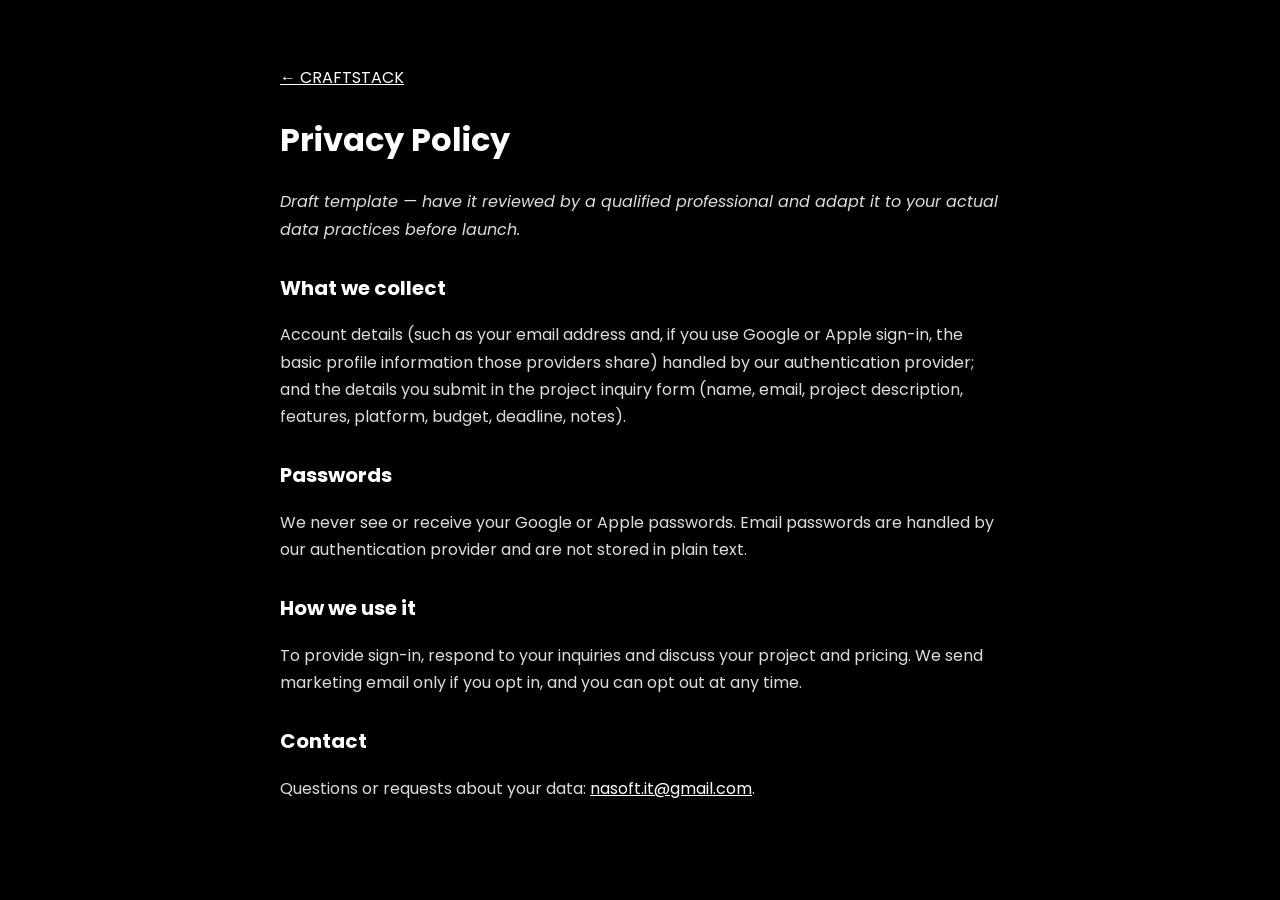
==== privacy.html @ e91783ff "Add files via upload" ====
<!DOCTYPE html><html lang="en"><head><meta charset="utf-8"><meta name="viewport" content="width=device-width,initial-scale=1"><title>Privacy Policy — CRAFTSTACK</title><link rel="icon" href="assets/favicon.png"><link href="https://fonts.googleapis.com/css2?family=Poppins:wght@300;400;600&display=swap" rel="stylesheet"><style>body{background:#000;color:#ddd;font:16px/1.7 Poppins,sans-serif;max-width:720px;margin:0 auto;padding:48px 20px}a{color:#fff}h1,h2{color:#fff}h2{margin-top:28px;font-size:20px}</style></head><body>
<p><a href="index.html">← CRAFTSTACK</a></p><h1>Privacy Policy</h1>
<p><em>Draft template — have it reviewed by a qualified professional and adapt it to your actual data practices before launch.</em></p>
<h2>What we collect</h2><p>Account details (such as your email address and, if you use Google or Apple sign-in, the basic profile information those providers share) handled by our authentication provider; and the details you submit in the project inquiry form (name, email, project description, features, platform, budget, deadline, notes).</p>
<h2>Passwords</h2><p>We never see or receive your Google or Apple passwords. Email passwords are handled by our authentication provider and are not stored in plain text.</p>
<h2>How we use it</h2><p>To provide sign-in, respond to your inquiries and discuss your project and pricing. We send marketing email only if you opt in, and you can opt out at any time.</p>
<h2>Contact</h2><p>Questions or requests about your data: <a href="mailto:nasoft.it@gmail.com">nasoft.it@gmail.com</a>.</p></body></html>
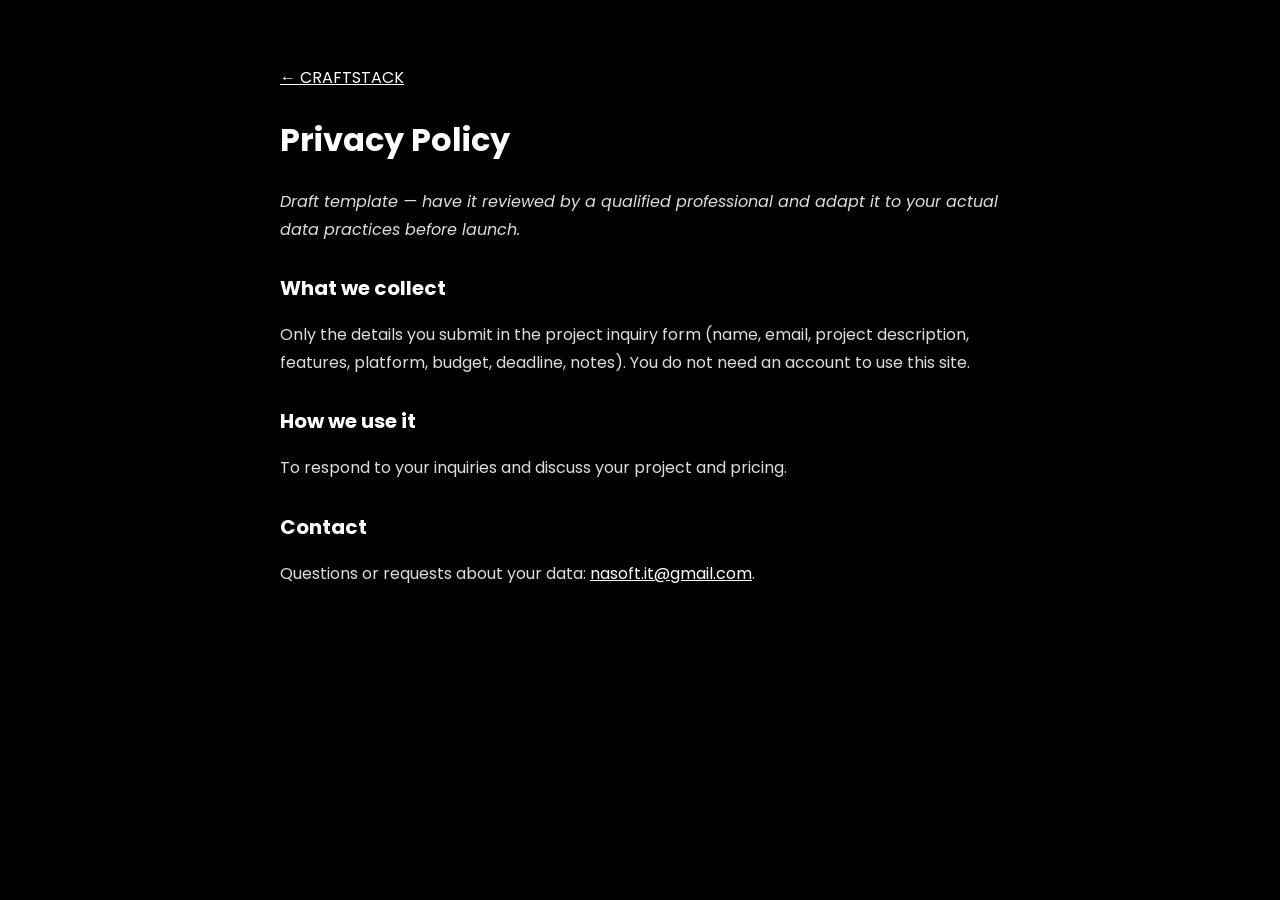
==== commit 2986b4b6: "Add files via upload" ====
--- a/privacy.html
+++ b/privacy.html
@@ -1,7 +1,6 @@
 <!DOCTYPE html><html lang="en"><head><meta charset="utf-8"><meta name="viewport" content="width=device-width,initial-scale=1"><title>Privacy Policy — CRAFTSTACK</title><link rel="icon" href="assets/favicon.png"><link href="https://fonts.googleapis.com/css2?family=Poppins:wght@300;400;600&display=swap" rel="stylesheet"><style>body{background:#000;color:#ddd;font:16px/1.7 Poppins,sans-serif;max-width:720px;margin:0 auto;padding:48px 20px}a{color:#fff}h1,h2{color:#fff}h2{margin-top:28px;font-size:20px}</style></head><body>
 <p><a href="index.html">← CRAFTSTACK</a></p><h1>Privacy Policy</h1>
 <p><em>Draft template — have it reviewed by a qualified professional and adapt it to your actual data practices before launch.</em></p>
-<h2>What we collect</h2><p>Account details (such as your email address and, if you use Google or Apple sign-in, the basic profile information those providers share) handled by our authentication provider; and the details you submit in the project inquiry form (name, email, project description, features, platform, budget, deadline, notes).</p>
-<h2>Passwords</h2><p>We never see or receive your Google or Apple passwords. Email passwords are handled by our authentication provider and are not stored in plain text.</p>
-<h2>How we use it</h2><p>To provide sign-in, respond to your inquiries and discuss your project and pricing. We send marketing email only if you opt in, and you can opt out at any time.</p>
+<h2>What we collect</h2><p>Only the details you submit in the project inquiry form (name, email, project description, features, platform, budget, deadline, notes). You do not need an account to use this site.</p>
+<h2>How we use it</h2><p>To respond to your inquiries and discuss your project and pricing.</p>
 <h2>Contact</h2><p>Questions or requests about your data: <a href="mailto:nasoft.it@gmail.com">nasoft.it@gmail.com</a>.</p></body></html>
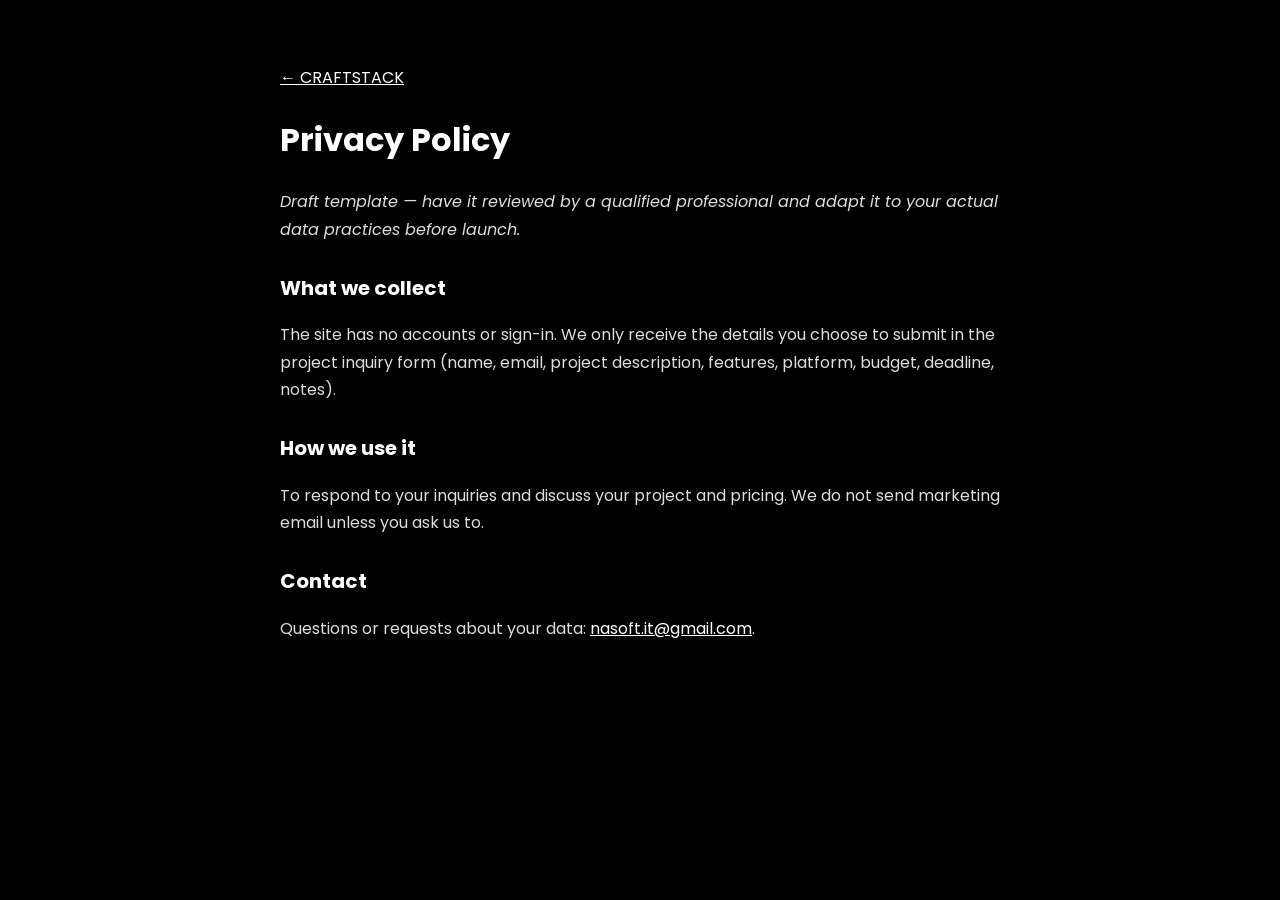
==== commit 8de74dd2: "Add files via upload" ====
--- a/privacy.html
+++ b/privacy.html
@@ -1,6 +1,6 @@
 <!DOCTYPE html><html lang="en"><head><meta charset="utf-8"><meta name="viewport" content="width=device-width,initial-scale=1"><title>Privacy Policy — CRAFTSTACK</title><link rel="icon" href="assets/favicon.png"><link href="https://fonts.googleapis.com/css2?family=Poppins:wght@300;400;600&display=swap" rel="stylesheet"><style>body{background:#000;color:#ddd;font:16px/1.7 Poppins,sans-serif;max-width:720px;margin:0 auto;padding:48px 20px}a{color:#fff}h1,h2{color:#fff}h2{margin-top:28px;font-size:20px}</style></head><body>
 <p><a href="index.html">← CRAFTSTACK</a></p><h1>Privacy Policy</h1>
 <p><em>Draft template — have it reviewed by a qualified professional and adapt it to your actual data practices before launch.</em></p>
-<h2>What we collect</h2><p>Only the details you submit in the project inquiry form (name, email, project description, features, platform, budget, deadline, notes). You do not need an account to use this site.</p>
-<h2>How we use it</h2><p>To respond to your inquiries and discuss your project and pricing.</p>
+<h2>What we collect</h2><p>The site has no accounts or sign-in. We only receive the details you choose to submit in the project inquiry form (name, email, project description, features, platform, budget, deadline, notes).</p>
+<h2>How we use it</h2><p>To respond to your inquiries and discuss your project and pricing. We do not send marketing email unless you ask us to.</p>
 <h2>Contact</h2><p>Questions or requests about your data: <a href="mailto:nasoft.it@gmail.com">nasoft.it@gmail.com</a>.</p></body></html>
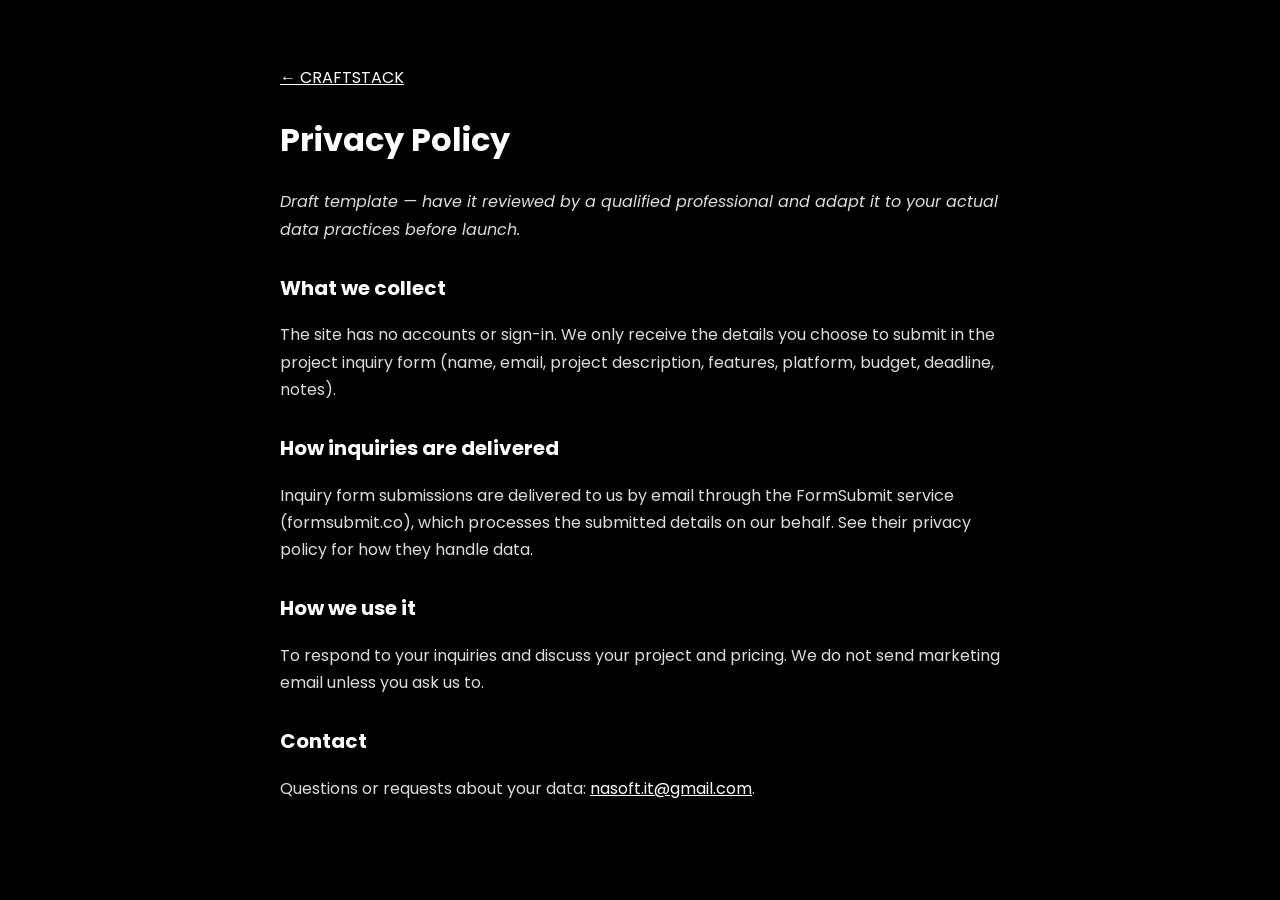
==== commit d8244b16: "Add files via upload" ====
--- a/privacy.html
+++ b/privacy.html
@@ -2,5 +2,6 @@
 <p><a href="index.html">← CRAFTSTACK</a></p><h1>Privacy Policy</h1>
 <p><em>Draft template — have it reviewed by a qualified professional and adapt it to your actual data practices before launch.</em></p>
 <h2>What we collect</h2><p>The site has no accounts or sign-in. We only receive the details you choose to submit in the project inquiry form (name, email, project description, features, platform, budget, deadline, notes).</p>
+<h2>How inquiries are delivered</h2><p>Inquiry form submissions are delivered to us by email through the FormSubmit service (formsubmit.co), which processes the submitted details on our behalf. See their privacy policy for how they handle data.</p>
 <h2>How we use it</h2><p>To respond to your inquiries and discuss your project and pricing. We do not send marketing email unless you ask us to.</p>
 <h2>Contact</h2><p>Questions or requests about your data: <a href="mailto:nasoft.it@gmail.com">nasoft.it@gmail.com</a>.</p></body></html>
